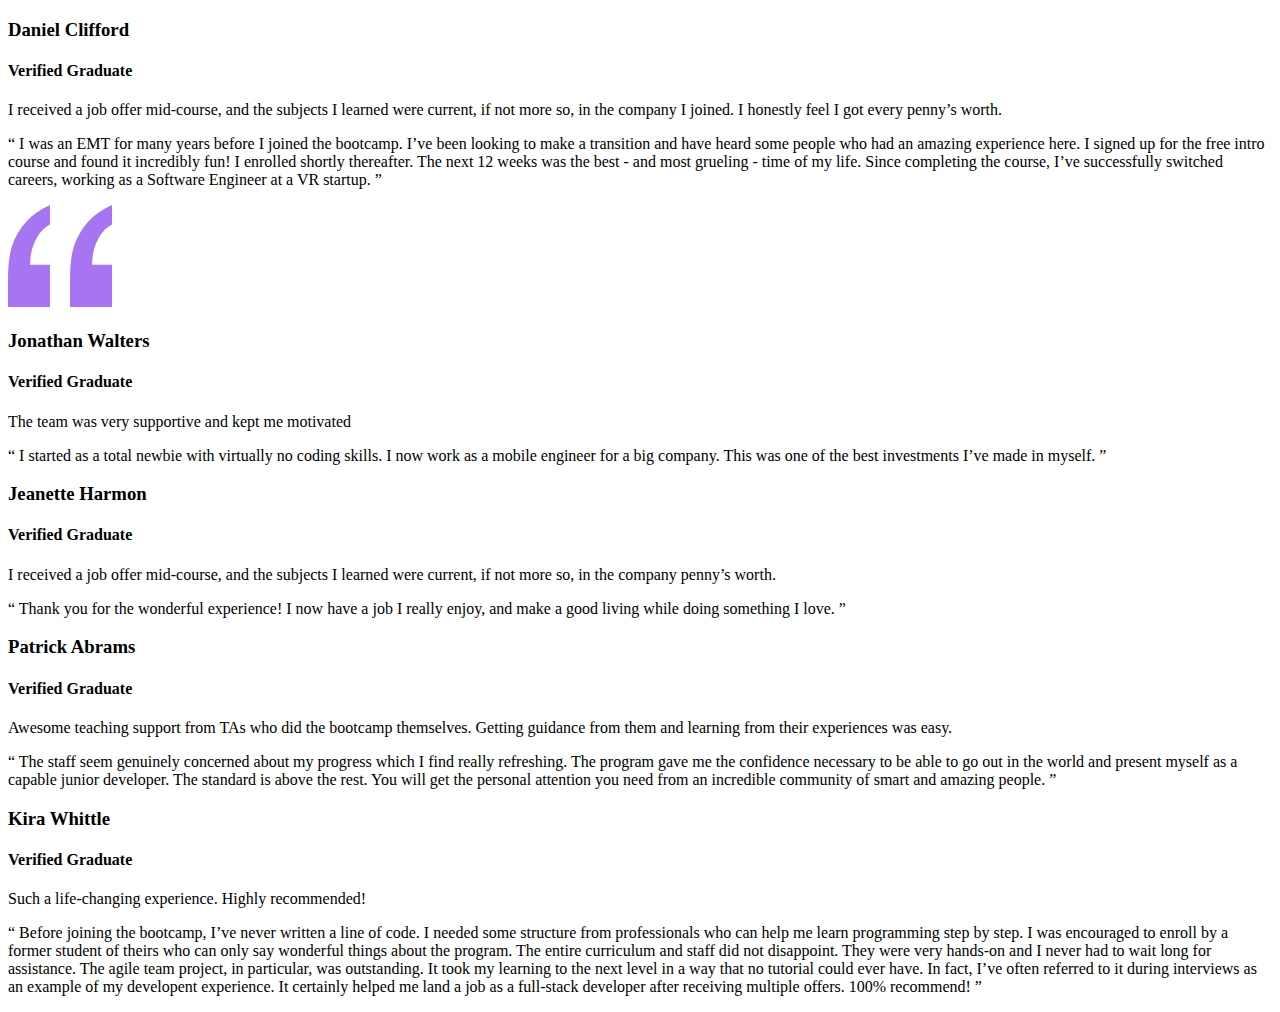
==== index.html @ 1212ef69 "ADD" ====
<!DOCTYPE html>
<html lang="en">
<head>
  <meta charset="UTF-8">
  <meta name="viewport" content="width=device-width, initial-scale=1.0"> <!-- displays site properly based on user's device -->

  <link rel="icon" type="image/png" sizes="32x32" href="./images/favicon-32x32.png">
  <link rel="stylesheet" href="style.css">
  <title>Frontend Mentor | [Challenge Name Here]</title>
  <link rel="preconnect" href="https://fonts.gstatic.com">
  <link href="https://fonts.googleapis.com/css2?family=Barlow+Semi+Condensed:wght@500;600&display=swap" rel="stylesheet">
  <!-- Feel free to remove these styles or customise in your own stylesheet 👍 -->

</head>
<body>
  <div class="container">
    <div class="inside">
    <div class="first-row-p1 all-all">
      <div class="r1-1 all">
        <div class="info">
          <div class="img"></div>
          <div class="text">
            <h3>Daniel Clifford</h3>
            <h4>Verified Graduate</h4>
          </div>
        </div>
        <p>I received a job offer mid-course, and the subjects I learned were current, if not more so, 
          in the company I joined. I honestly feel I got every penny’s worth.</p>
        <p>“ I was an EMT for many years before I joined the bootcamp. I’ve been looking to make a 
          transition and have heard some people who had an amazing experience here. I signed up 
          for the free intro course and found it incredibly fun! I enrolled shortly thereafter. 
          The next 12 weeks was the best - and most grueling - time of my life. Since completing 
          the course, I’ve successfully switched careers, working as a Software Engineer at a VR startup. ”
        </p>
        <img src="images/bg-pattern-quotation.svg" alt="">
      </div>
      <!-- part-one-end -->
      <!-- part-two-start -->
      <div class="r1-2 all">
        <div class="info">
          <div class="img"></div>
          <div class="text">
            <h3>Jonathan Walters</h3>
            <h4>Verified Graduate</h4>
          </div>
        </div>
        <p>The team was very supportive and kept me motivated
        </p>
        <p>“ I started as a total newbie with virtually no coding skills. I now work as a mobile engineer 
          for a big company. This was one of the best investments I’ve made in myself. ”
        </p>
      </div>
      <!-- part-two-End -->
    </div>
    <!-- End-First-Row -->
    <!-- Start-scound-Row -->
    <div class="scound-row-p1 all-all">
      <div class="r1-1 all">
        <div class="info">
          <div class="img"></div>
          <div class="text">
            <h3>Jeanette Harmon</h3>
            <h4>Verified Graduate</h4>
          </div>
        </div>
        <p>I received a job offer mid-course, and the subjects I learned were current, if not more so, 
          in the company  penny’s worth.</p>
        <p>“ Thank you for the wonderful experience! I now have a job I really enjoy, and make a good living 
          while doing something I love. ”        
        </p>
      </div>
      <!-- part-one-end -->
      <!-- part-two-start -->
      <div class="r1-2 all">
        <div class="info">
          <div class="img"></div>
          <div class="text">
            <h3>Patrick Abrams</h3>
            <h4>Verified Graduate</h4>
          </div>
        </div>
        <p>Awesome teaching support from TAs who did the bootcamp themselves. Getting guidance from them and 
          learning from their experiences was easy.
        </p>
        <p>“ The staff seem genuinely concerned about my progress which I find really refreshing. The program 
          gave me the confidence necessary to be able to go out in the world and present myself as a capable 
          junior developer. The standard is above the rest. You will get the personal attention you need from 
          an incredible community of smart and amazing people. ”
        </p>
      </div>
      <!-- part-two-End -->
    </div>
  </div>
    <!-- End-First-Row -->
    <!-- Start-third-Row -->
    <div class="therd-row-p2 all-all">
      <div class="r1-1 all">
        <div class="info">
          <div class="img"></div>
          <div class="text">
            <h3>Kira Whittle</h3>
            <h4>Verified Graduate</h4>
          </div>
        </div>
        <p>Such a life-changing experience. Highly recommended!</p>
        <p>“ Before joining the bootcamp, I’ve never written a line of code. I needed some structure from 
          professionals who can help me learn programming step by step. I was encouraged to enroll by a former 
          student of theirs who can only say wonderful things about the program. The entire curriculum and staff 
          did not disappoint. They were very hands-on and I never had to wait long for assistance. The agile team 
          project, in particular, was outstanding. It took my learning to the next level in a way that no tutorial 
          could ever have. In fact, I’ve often referred to it during interviews as an example of my developent 
          experience. It certainly helped me land a job as a full-stack developer after receiving multiple offers. 
          100% recommend! ”     
        </p>
      </div>
    </div>
  </div>





  <!-- <div class="attribution">
    Challenge by <a href="https://www.frontendmentor.io?ref=challenge" target="_blank">Frontend Mentor</a>. 
    Coded by <a href="#">Your Name Here</a>.
  </div> -->
</body>
</html>
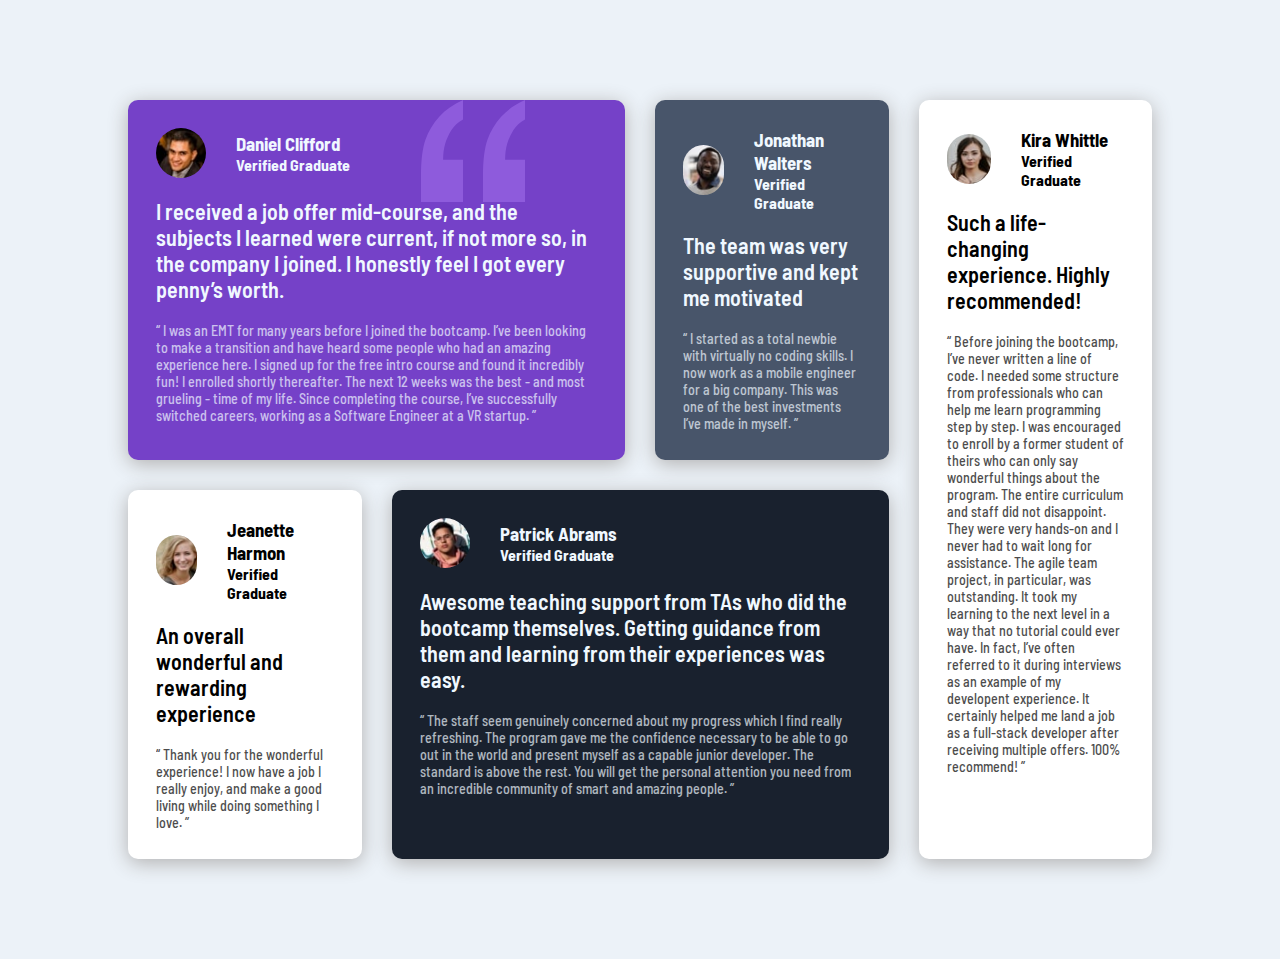
==== commit 41249177: "change 1" ====
--- a/index.html
+++ b/index.html
@@ -1,128 +1,108 @@
 <!DOCTYPE html>
 <html lang="en">
 <head>
+  <link rel="stylesheet" href="">
   <meta charset="UTF-8">
-  <meta name="viewport" content="width=device-width, initial-scale=1.0"> <!-- displays site properly based on user's device -->
-
+  <meta http-equiv="X-UA-Compatible" content="IE=edge">
+  <meta name="viewport" content="width=device-width, initial-scale=1.0">
   <link rel="icon" type="image/png" sizes="32x32" href="./images/favicon-32x32.png">
   <link rel="stylesheet" href="style.css">
   <title>Frontend Mentor | [Challenge Name Here]</title>
   <link rel="preconnect" href="https://fonts.gstatic.com">
   <link href="https://fonts.googleapis.com/css2?family=Barlow+Semi+Condensed:wght@500;600&display=swap" rel="stylesheet">
-  <!-- Feel free to remove these styles or customise in your own stylesheet 👍 -->
-
+  <link rel="stylesheet" href="grid.css">
+  <title>Document</title>
 </head>
 <body>
-  <div class="container">
-    <div class="inside">
-    <div class="first-row-p1 all-all">
-      <div class="r1-1 all">
-        <div class="info">
-          <div class="img"></div>
-          <div class="text">
-            <h3>Daniel Clifford</h3>
-            <h4>Verified Graduate</h4>
-          </div>
+  
+
+
+
+  <div class="continer">
+    <div class="r1-1 all">
+      <div class="info">
+        <div class="img"></div>
+        <div class="text">
+          <h3>Daniel Clifford</h3>
+          <h4>Verified Graduate</h4>
         </div>
-        <p>I received a job offer mid-course, and the subjects I learned were current, if not more so, 
-          in the company I joined. I honestly feel I got every penny’s worth.</p>
-        <p>“ I was an EMT for many years before I joined the bootcamp. I’ve been looking to make a 
-          transition and have heard some people who had an amazing experience here. I signed up 
-          for the free intro course and found it incredibly fun! I enrolled shortly thereafter. 
-          The next 12 weeks was the best - and most grueling - time of my life. Since completing 
-          the course, I’ve successfully switched careers, working as a Software Engineer at a VR startup. ”
-        </p>
-        <img src="images/bg-pattern-quotation.svg" alt="">
       </div>
-      <!-- part-one-end -->
-      <!-- part-two-start -->
-      <div class="r1-2 all">
-        <div class="info">
-          <div class="img"></div>
-          <div class="text">
-            <h3>Jonathan Walters</h3>
-            <h4>Verified Graduate</h4>
-          </div>
+      <p>I received a job offer mid-course, and the subjects I learned were current, if not more so, 
+        in the company I joined. I honestly feel I got every penny’s worth.</p>
+      <p>“ I was an EMT for many years before I joined the bootcamp. I’ve been looking to make a 
+        transition and have heard some people who had an amazing experience here. I signed up 
+        for the free intro course and found it incredibly fun! I enrolled shortly thereafter. 
+        The next 12 weeks was the best - and most grueling - time of my life. Since completing 
+        the course, I’ve successfully switched careers, working as a Software Engineer at a VR startup. ”
+      </p>
+      <img src="images/bg-pattern-quotation.svg" alt="">
+    </div>
+    <div class="r1-2 all">
+      <div class="info">
+        <div class="img"></div>
+        <div class="text">
+          <h3>Jonathan Walters</h3>
+          <h4>Verified Graduate</h4>
         </div>
-        <p>The team was very supportive and kept me motivated
-        </p>
-        <p>“ I started as a total newbie with virtually no coding skills. I now work as a mobile engineer 
-          for a big company. This was one of the best investments I’ve made in myself. ”
-        </p>
       </div>
-      <!-- part-two-End -->
+      <p>The team was very supportive and kept me motivated
+      </p>
+      <p>“ I started as a total newbie with virtually no coding skills. I now work as a mobile engineer 
+        for a big company. This was one of the best investments I’ve made in myself. ”
+      </p>
     </div>
-    <!-- End-First-Row -->
-    <!-- Start-scound-Row -->
-    <div class="scound-row-p1 all-all">
-      <div class="r1-1 all">
-        <div class="info">
-          <div class="img"></div>
-          <div class="text">
-            <h3>Jeanette Harmon</h3>
-            <h4>Verified Graduate</h4>
-          </div>
+    <div class="r1-3 all">
+      <div class="info">
+        <div class="img"></div>
+        <div class="text">
+          <h3>Kira Whittle</h3>
+          <h4>Verified Graduate</h4>
         </div>
-        <p>I received a job offer mid-course, and the subjects I learned were current, if not more so, 
-          in the company  penny’s worth.</p>
-        <p>“ Thank you for the wonderful experience! I now have a job I really enjoy, and make a good living 
-          while doing something I love. ”        
-        </p>
       </div>
-      <!-- part-one-end -->
-      <!-- part-two-start -->
-      <div class="r1-2 all">
-        <div class="info">
-          <div class="img"></div>
-          <div class="text">
-            <h3>Patrick Abrams</h3>
-            <h4>Verified Graduate</h4>
-          </div>
+      <p>Such a life-changing experience. Highly recommended!</p>
+      <p>“ Before joining the bootcamp, I’ve never written a line of code. I needed some structure from 
+        professionals who can help me learn programming step by step. I was encouraged to enroll by a former 
+        student of theirs who can only say wonderful things about the program. The entire curriculum and staff 
+        did not disappoint. They were very hands-on and I never had to wait long for assistance. The agile team 
+        project, in particular, was outstanding. It took my learning to the next level in a way that no tutorial 
+        could ever have. In fact, I’ve often referred to it during interviews as an example of my developent 
+        experience. It certainly helped me land a job as a full-stack developer after receiving multiple offers. 
+        100% recommend! ”     
+      </p>
+    </div>
+    <div class="r1-4 all">
+      <div class="info">
+        <div class="img"></div>
+        <div class="text">
+          <h3>Jeanette Harmon</h3>
+          <h4>Verified Graduate</h4>
         </div>
-        <p>Awesome teaching support from TAs who did the bootcamp themselves. Getting guidance from them and 
-          learning from their experiences was easy.
-        </p>
-        <p>“ The staff seem genuinely concerned about my progress which I find really refreshing. The program 
-          gave me the confidence necessary to be able to go out in the world and present myself as a capable 
-          junior developer. The standard is above the rest. You will get the personal attention you need from 
-          an incredible community of smart and amazing people. ”
-        </p>
       </div>
-      <!-- part-two-End -->
+      <p>An overall wonderful and rewarding experience </p>
+      <p>“ Thank you for the wonderful experience! I now have a job I really enjoy, and make a good living 
+        while doing something I love. ”        
+      </p>
     </div>
-  </div>
-    <!-- End-First-Row -->
-    <!-- Start-third-Row -->
-    <div class="therd-row-p2 all-all">
-      <div class="r1-1 all">
-        <div class="info">
-          <div class="img"></div>
-          <div class="text">
-            <h3>Kira Whittle</h3>
-            <h4>Verified Graduate</h4>
-          </div>
+    <div class="r1-5 all">
+      <div class="info">
+        <div class="img"></div>
+        <div class="text">
+          <h3>Patrick Abrams </h3>
+          <h4>Verified Graduate</h4>
         </div>
-        <p>Such a life-changing experience. Highly recommended!</p>
-        <p>“ Before joining the bootcamp, I’ve never written a line of code. I needed some structure from 
-          professionals who can help me learn programming step by step. I was encouraged to enroll by a former 
-          student of theirs who can only say wonderful things about the program. The entire curriculum and staff 
-          did not disappoint. They were very hands-on and I never had to wait long for assistance. The agile team 
-          project, in particular, was outstanding. It took my learning to the next level in a way that no tutorial 
-          could ever have. In fact, I’ve often referred to it during interviews as an example of my developent 
-          experience. It certainly helped me land a job as a full-stack developer after receiving multiple offers. 
-          100% recommend! ”     
-        </p>
       </div>
+      <p>Awesome teaching support from TAs who did the bootcamp themselves. Getting guidance from them and 
+        learning from their experiences was easy.
+      </p>
+      <p>“ The staff seem genuinely concerned about my progress which I find really refreshing. The program 
+        gave me the confidence necessary to be able to go out in the world and present myself as a capable 
+        junior developer. The standard is above the rest. You will get the personal attention you need from 
+        an incredible community of smart and amazing people. ”
+      </p>
     </div>
   </div>
 
+ 
 
-
-
-
-  <!-- <div class="attribution">
-    Challenge by <a href="https://www.frontendmentor.io?ref=challenge" target="_blank">Frontend Mentor</a>. 
-    Coded by <a href="#">Your Name Here</a>.
-  </div> -->
 </body>
 </html>--- a/grid.css
+++ b/grid.css
@@ -0,0 +1,124 @@
+* {
+  padding: 0%;
+  margin: 0%;
+  box-sizing: border-box;
+}
+body {
+  /* height: 100vh; */
+  background-color: hsl(210, 46%, 95%);
+  font-family: "Barlow Semi Condensed", sans-serif;
+}
+/*  */
+.continer {
+  width: 80%;
+  margin: 100px auto;
+  display: grid;
+  grid-template-columns: repeat(4, 1fr);
+  gap: 30px;
+  color: aliceblue;
+  /* height: 100vh; */
+}
+.r1-1 {
+  grid-column: span 2;
+  background-color: hsl(263, 55%, 52%);
+  position: relative;
+}
+.r1-1 img {
+  position: absolute;
+  background-color: hsl(263, 55%, 52%);
+  top: 0;
+  right: 100px;
+  opacity: 50%;
+}
+.r1-2 {
+  grid-column: span 1;
+  background-color: hsl(217, 19%, 35%);
+}
+.r1-3 {
+  grid-column: span 1;
+  grid-row: span 2;
+  background-color: hsl(0, 0%, 100%);
+  color: black;
+}
+.r1-4 {
+  grid-column: span 1;
+  background-color: hsl(0, 0%, 100%);
+  color: black;
+}
+.r1-5 {
+  grid-column: span 2;
+  background-color: hsl(219, 29%, 14%);
+}
+/*  */
+.continer .all {
+  padding: 28px;
+  border-radius: 10px;
+  box-shadow: 0px 4px 20px 0px #b1b0b0;
+}
+.continer .all .info {
+  display: flex;
+  align-items: center;
+}
+.continer .all p {
+  margin-top: 20px;
+}
+.continer .all p:nth-child(2) {
+  font-size: 22px;
+  font-weight: 600;
+}
+.continer .all p:nth-child(3) {
+  font-size: 14px;
+  font-weight: 500;
+  opacity: 70%;
+}
+/* imgs */
+
+.all .info .img {
+  width: 50px;
+  height: 50px;
+  border-radius: 25px;
+  /* background-color: brown; */
+}
+.all .info .text {
+  margin-left: 30px;
+}
+.r1-1 .info .img {
+  background-image: url(images/image-daniel.jpg);
+  background-size: cover;
+}
+.r1-2 .info .img {
+  background-image: url(images/image-jonathan.jpg);
+  background-size: cover;
+}
+.r1-3 .info .img {
+  background-image: url(images/image-kira.jpg);
+  background-size: cover;
+}
+.r1-4 .info .img {
+  background-image: url(images/image-jeanette.jpg);
+  background-size: cover;
+}
+.r1-5 .info .img {
+  background-image: url(images/image-patrick.jpg);
+  background-size: cover;
+}
+/* @media (max-height: 1150px) {
+  .continer {
+    width: 98%;
+  }
+} */
+@media (max-width: 1150px) {
+  .continer {
+    margin: 100px auto;
+    display: block;
+  }
+  .continer .all {
+    margin-top: 20px;
+  }
+}
+
+@media (max-width: 1150px) {
+  .continer {
+    width: 98%;
+  }
+}
